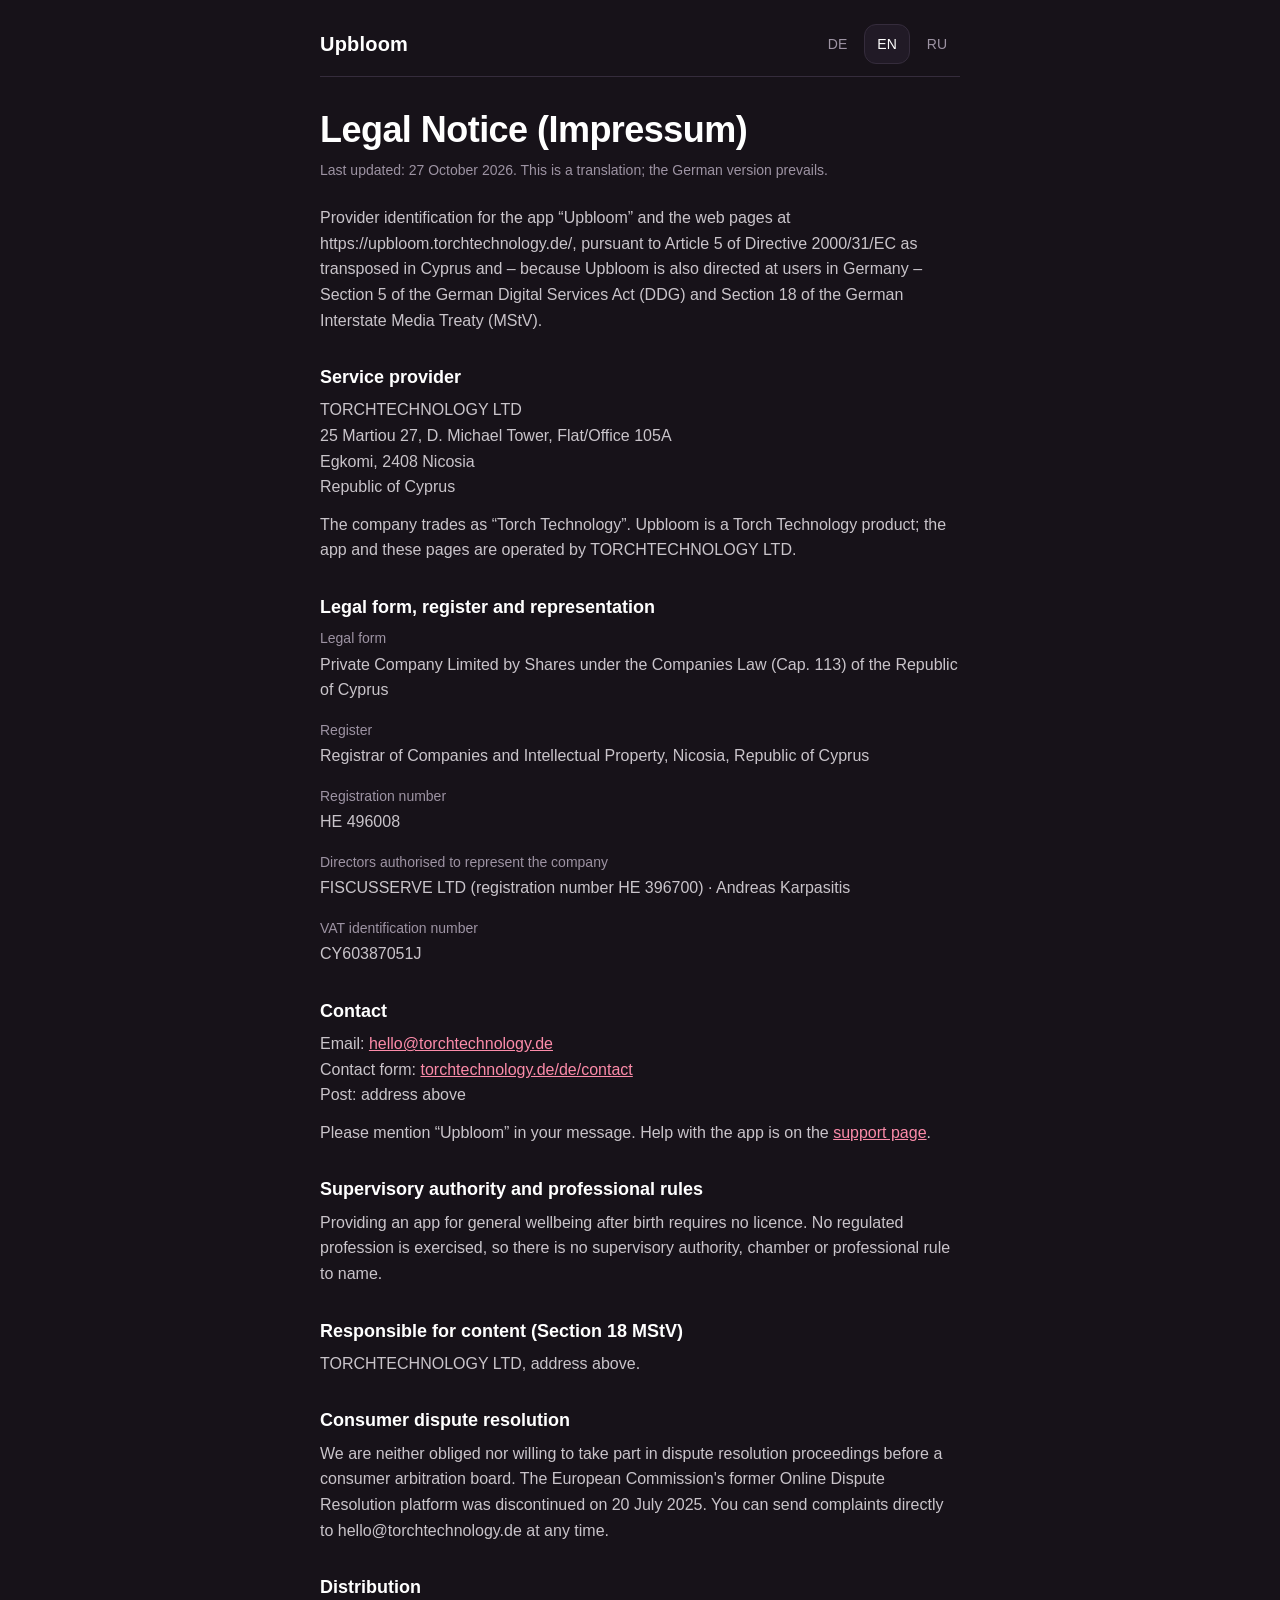
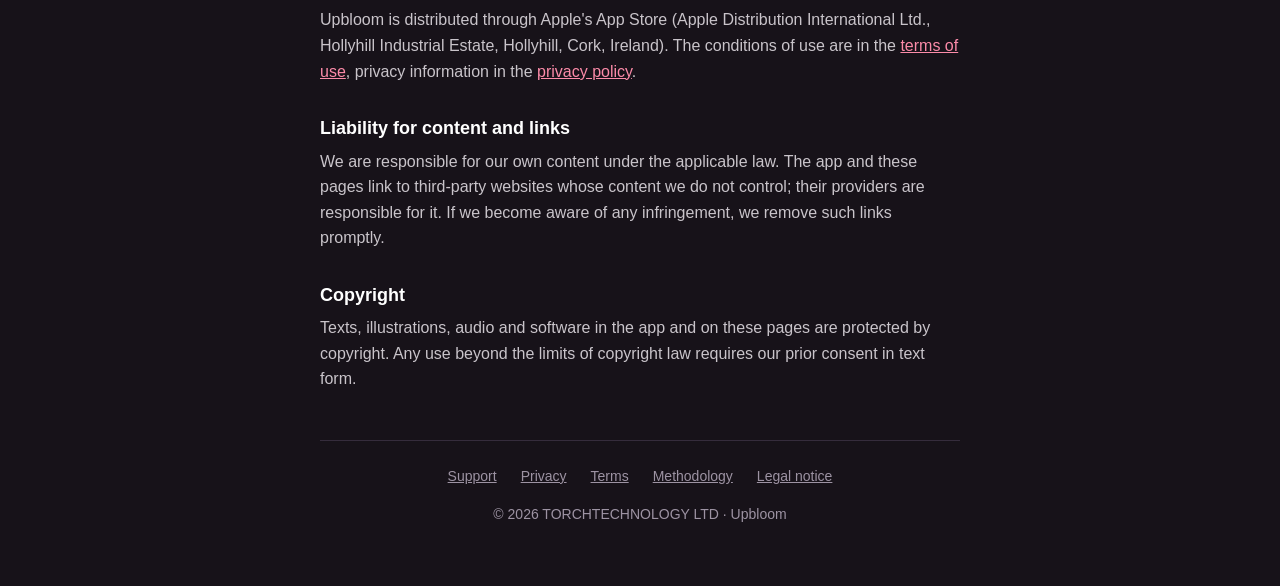
==== impressum/index.html @ 2689c598 "Upbloom legal pages: privacy, terms, impressum, support, methodology (DE/EN/RU)" ====
<!doctype html>
<html lang="de">
<head>
<meta charset="utf-8">
<meta name="viewport" content="width=device-width, initial-scale=1, viewport-fit=cover">
<title>Upbloom · Impressum / Legal notice / Выходные данные</title>
<link rel="stylesheet" href="/style.css">
</head>
<body data-lang="de">
<div class="wrap">
<header class="top">
<a class="brand" href="/">Upbloom</a>
<div class="langtoggle" role="group" aria-label="Sprache / Language / Язык"><button type="button" data-l="de">DE</button><button type="button" data-l="en">EN</button><button type="button" data-l="ru">RU</button></div>
</header>
<main>
<article lang="de">
<h1>Impressum</h1>
<p class="updated">Stand: 27. Oktober 2026</p>
<p>Anbieterkennzeichnung für die App „Upbloom“ und die Webseiten unter https://upbloom.torchtechnology.de/, gemäß Art. 5 der Richtlinie 2000/31/EG in ihrer zyprischen Umsetzung sowie – weil sich Upbloom auch an Nutzerinnen in Deutschland richtet – nach § 5 Digitale-Dienste-Gesetz (DDG) und § 18 Medienstaatsvertrag (MStV).</p>

<h2>Diensteanbieter</h2>
<p>TORCHTECHNOLOGY LTD<br>25 Martiou 27, D. Michael Tower, Flat/Office 105A<br>Egkomi, 2408 Nicosia<br>Republik Zypern</p>
<p>Die Gesellschaft tritt unter der Marke „Torch Technology“ auf. Upbloom ist ein Produkt von Torch Technology; die App und diese Seiten werden von der TORCHTECHNOLOGY LTD betrieben.</p>

<h2>Rechtsform, Register und Vertretung</h2>
<dl>
<dt>Rechtsform</dt><dd>Private Company Limited by Shares nach dem Companies Law (Cap. 113) der Republik Zypern</dd>
<dt>Register</dt><dd>Registrar of Companies and Intellectual Property, Nicosia, Republik Zypern</dd>
<dt>Registernummer</dt><dd>HE 496008</dd>
<dt>Vertretungsberechtigte Geschäftsführung (Directors)</dt><dd>FISCUSSERVE LTD (Registernummer HE 396700) · Andreas Karpasitis</dd>
<dt>Umsatzsteuer-Identifikationsnummer</dt><dd>CY60387051J</dd>
</dl>

<h2>Kontakt</h2>
<p>E-Mail: <a href="mailto:hello@torchtechnology.de?subject=Upbloom">hello@torchtechnology.de</a><br>Kontaktformular: <a href="https://torchtechnology.de/de/contact">torchtechnology.de/de/contact</a><br>Post: Anschrift wie oben</p>
<p>Bitte nenne „Upbloom“ in deiner Nachricht. Hilfe zur App findest du auf der <a href="/support/">Support-Seite</a>.</p>

<h2>Aufsichtsbehörde und Berufsrecht</h2>
<p>Die Bereitstellung einer App für allgemeines Wohlbefinden nach der Geburt ist nicht zulassungspflichtig. Es wird kein reglementierter Beruf ausgeübt; Angaben zu Aufsichtsbehörde, Kammer oder berufsrechtlichen Regelungen entfallen daher.</p>

<h2>Verantwortlich für den Inhalt (§ 18 MStV)</h2>
<p>TORCHTECHNOLOGY LTD, Anschrift wie oben.</p>

<h2>Verbraucherstreitbeilegung</h2>
<p>Wir sind zur Teilnahme an einem Streitbeilegungsverfahren vor einer Verbraucherschlichtungsstelle weder verpflichtet noch bereit. Die frühere Plattform der Europäischen Kommission zur Online-Streitbeilegung wurde zum 20. Juli 2025 eingestellt. Beschwerden kannst du jederzeit direkt an hello@torchtechnology.de richten.</p>

<h2>Vertrieb</h2>
<p>Upbloom wird über den App Store von Apple vertrieben (Apple Distribution International Ltd., Hollyhill Industrial Estate, Hollyhill, Cork, Irland). Die Bedingungen für die Nutzung stehen in den <a href="/terms/">Nutzungsbedingungen</a>, Angaben zum Datenschutz in der <a href="/privacy/">Datenschutzerklärung</a>.</p>

<h2>Haftung für Inhalte und Links</h2>
<p>Für eigene Inhalte sind wir nach den gesetzlichen Bestimmungen verantwortlich. Die App und diese Seiten enthalten Links zu Webseiten Dritter, auf deren Inhalte wir keinen Einfluss haben; dafür ist der jeweilige Anbieter verantwortlich. Werden uns Rechtsverletzungen bekannt, entfernen wir solche Links umgehend.</p>

<h2>Urheberrecht</h2>
<p>Texte, Illustrationen, Audios und Software in der App und auf diesen Seiten sind urheberrechtlich geschützt. Jede Verwertung außerhalb der Grenzen des Urheberrechts bedarf unserer vorherigen Zustimmung in Textform.</p>
</article>

<article lang="en">
<h1>Legal Notice (Impressum)</h1>
<p class="updated">Last updated: 27 October 2026. This is a translation; the German version prevails.</p>
<p>Provider identification for the app “Upbloom” and the web pages at https://upbloom.torchtechnology.de/, pursuant to Article 5 of Directive 2000/31/EC as transposed in Cyprus and – because Upbloom is also directed at users in Germany – Section 5 of the German Digital Services Act (DDG) and Section 18 of the German Interstate Media Treaty (MStV).</p>

<h2>Service provider</h2>
<p>TORCHTECHNOLOGY LTD<br>25 Martiou 27, D. Michael Tower, Flat/Office 105A<br>Egkomi, 2408 Nicosia<br>Republic of Cyprus</p>
<p>The company trades as “Torch Technology”. Upbloom is a Torch Technology product; the app and these pages are operated by TORCHTECHNOLOGY LTD.</p>

<h2>Legal form, register and representation</h2>
<dl>
<dt>Legal form</dt><dd>Private Company Limited by Shares under the Companies Law (Cap. 113) of the Republic of Cyprus</dd>
<dt>Register</dt><dd>Registrar of Companies and Intellectual Property, Nicosia, Republic of Cyprus</dd>
<dt>Registration number</dt><dd>HE 496008</dd>
<dt>Directors authorised to represent the company</dt><dd>FISCUSSERVE LTD (registration number HE 396700) · Andreas Karpasitis</dd>
<dt>VAT identification number</dt><dd>CY60387051J</dd>
</dl>

<h2>Contact</h2>
<p>Email: <a href="mailto:hello@torchtechnology.de?subject=Upbloom">hello@torchtechnology.de</a><br>Contact form: <a href="https://torchtechnology.de/de/contact">torchtechnology.de/de/contact</a><br>Post: address above</p>
<p>Please mention “Upbloom” in your message. Help with the app is on the <a href="/support/">support page</a>.</p>

<h2>Supervisory authority and professional rules</h2>
<p>Providing an app for general wellbeing after birth requires no licence. No regulated profession is exercised, so there is no supervisory authority, chamber or professional rule to name.</p>

<h2>Responsible for content (Section 18 MStV)</h2>
<p>TORCHTECHNOLOGY LTD, address above.</p>

<h2>Consumer dispute resolution</h2>
<p>We are neither obliged nor willing to take part in dispute resolution proceedings before a consumer arbitration board. The European Commission's former Online Dispute Resolution platform was discontinued on 20 July 2025. You can send complaints directly to hello@torchtechnology.de at any time.</p>

<h2>Distribution</h2>
<p>Upbloom is distributed through Apple's App Store (Apple Distribution International Ltd., Hollyhill Industrial Estate, Hollyhill, Cork, Ireland). The conditions of use are in the <a href="/terms/">terms of use</a>, privacy information in the <a href="/privacy/">privacy policy</a>.</p>

<h2>Liability for content and links</h2>
<p>We are responsible for our own content under the applicable law. The app and these pages link to third-party websites whose content we do not control; their providers are responsible for it. If we become aware of any infringement, we remove such links promptly.</p>

<h2>Copyright</h2>
<p>Texts, illustrations, audio and software in the app and on these pages are protected by copyright. Any use beyond the limits of copyright law requires our prior consent in text form.</p>
</article>

<article lang="ru">
<h1>Выходные данные (Impressum)</h1>
<p class="updated">Редакция от 27 октября 2026 года. Это перевод; имеет силу немецкая версия.</p>
<p>Сведения о поставщике приложения «Upbloom» и веб-страниц по адресу https://upbloom.torchtechnology.de/ в соответствии со ст. 5 Директивы 2000/31/ЕС в кипрской имплементации, а также – поскольку Upbloom обращается и к пользовательницам в Германии – § 5 Закона о цифровых услугах (DDG) и § 18 Межгосударственного договора о СМИ (MStV) Германии.</p>

<h2>Поставщик услуг</h2>
<p>TORCHTECHNOLOGY LTD<br>25 Martiou 27, D. Michael Tower, Flat/Office 105A<br>Egkomi, 2408 Nicosia<br>Республика Кипр</p>
<p>Компания работает под брендом «Torch Technology». Upbloom – продукт Torch Technology; приложение и эти страницы ведёт TORCHTECHNOLOGY LTD.</p>

<h2>Правовая форма, регистрация и представительство</h2>
<dl>
<dt>Правовая форма</dt><dd>Private Company Limited by Shares по Закону о компаниях (Cap. 113) Республики Кипр</dd>
<dt>Регистр</dt><dd>Registrar of Companies and Intellectual Property, Никосия, Республика Кипр</dd>
<dt>Регистрационный номер</dt><dd>HE 496008</dd>
<dt>Директора с правом представительства</dt><dd>FISCUSSERVE LTD (регистрационный номер HE 396700) · Andreas Karpasitis</dd>
<dt>Идентификационный номер плательщика НДС</dt><dd>CY60387051J</dd>
</dl>

<h2>Контакт</h2>
<p>Эл. почта: <a href="mailto:hello@torchtechnology.de?subject=Upbloom">hello@torchtechnology.de</a><br>Форма обратной связи: <a href="https://torchtechnology.de/de/contact">torchtechnology.de/de/contact</a><br>Почтовый адрес: см. выше</p>
<p>Пожалуйста, укажи «Upbloom» в сообщении. Помощь по приложению – на <a href="/support/">странице поддержки</a>.</p>

<h2>Надзорный орган и профессиональные правила</h2>
<p>Предоставление приложения для общего благополучия после родов не требует лицензии. Регулируемая профессия не осуществляется, поэтому сведения о надзорном органе, палате или профессиональных правилах не приводятся.</p>

<h2>Ответственный за содержание (§ 18 MStV)</h2>
<p>TORCHTECHNOLOGY LTD, адрес см. выше.</p>

<h2>Урегулирование споров с потребителями</h2>
<p>Мы не обязаны и не готовы участвовать в процедурах урегулирования споров в потребительских арбитражных органах. Прежняя платформа Европейской комиссии для онлайн-урегулирования споров закрыта с 20 июля 2025 года. Жалобы можно в любой момент направить напрямую на hello@torchtechnology.de.</p>

<h2>Распространение</h2>
<p>Upbloom распространяется через App Store компании Apple (Apple Distribution International Ltd., Hollyhill Industrial Estate, Hollyhill, Cork, Ирландия). Условия использования – в <a href="/terms/">условиях использования</a>, сведения о данных – в <a href="/privacy/">политике конфиденциальности</a>.</p>

<h2>Ответственность за содержание и ссылки</h2>
<p>За собственное содержание мы отвечаем по закону. Приложение и эти страницы содержат ссылки на сайты третьих лиц, на содержание которых мы не влияем; за него отвечает соответствующий поставщик. Узнав о нарушениях закона, мы сразу удаляем такие ссылки.</p>

<h2>Авторское право</h2>
<p>Тексты, иллюстрации, аудио и программа в приложении и на этих страницах защищены авторским правом. Любое использование за пределами авторского права требует нашего предварительного согласия в текстовой форме.</p>
</article>
</main>
<footer>
<nav>
<a href="/support/"><span lang="de">Support</span><span lang="en">Support</span><span lang="ru">Поддержка</span></a>
<a href="/privacy/"><span lang="de">Datenschutz</span><span lang="en">Privacy</span><span lang="ru">Конфиденциальность</span></a>
<a href="/terms/"><span lang="de">Nutzungsbedingungen</span><span lang="en">Terms</span><span lang="ru">Условия</span></a>
<a href="/methodology/"><span lang="de">Methodik</span><span lang="en">Methodology</span><span lang="ru">Методология</span></a>
<a href="/impressum/"><span lang="de">Impressum</span><span lang="en">Legal notice</span><span lang="ru">Выходные данные</span></a>
</nav>
<p>© 2026 TORCHTECHNOLOGY LTD · Upbloom</p>
</footer>
</div>
<script src="/lang.js"></script>
</body>
</html>
---- style.css ----
/* Upbloom legal pages. Colours are the app's own (Theme.swift): dark, warm, one accent. */
:root{--bg:#171219;--card:#211A26;--ink:#FFFFFF;--text:#C9C4CA;--muted:#9D93A3;--accent:#FC8BA9;--hair:#352C3C}
*{box-sizing:border-box}
html{background:var(--bg);-webkit-text-size-adjust:100%;text-size-adjust:100%;color-scheme:dark}
body{margin:0;background:var(--bg);color:var(--text);font:16px/1.6 -apple-system,BlinkMacSystemFont,"Segoe UI",Helvetica,Arial,sans-serif;-webkit-font-smoothing:antialiased;overflow-wrap:break-word}
body[data-lang="de"] [lang]:not([lang="de"]),
body[data-lang="en"] [lang]:not([lang="en"]),
body[data-lang="ru"] [lang]:not([lang="ru"]){display:none}
.wrap{max-width:680px;margin:0 auto;padding:max(12px,env(safe-area-inset-top)) max(20px,env(safe-area-inset-right)) calc(48px + env(safe-area-inset-bottom)) max(20px,env(safe-area-inset-left))}
a{color:var(--accent)}
p{margin:0 0 12px}
strong{color:var(--ink)}
.top{display:flex;align-items:center;justify-content:space-between;gap:16px;padding:12px 0;border-bottom:1px solid var(--hair);margin:0 0 32px}
.brand{color:var(--ink);text-decoration:none;font-size:20px;font-weight:600;letter-spacing:.01em}
.langtoggle{display:flex;gap:4px}
.langtoggle button{font:inherit;font-size:14px;color:var(--muted);background:none;border:1px solid transparent;border-radius:12px;padding:8px 12px;cursor:pointer}
.langtoggle button[aria-pressed="true"]{color:var(--ink);border-color:var(--hair);background:var(--card)}
h1{color:var(--ink);font-size:clamp(28px,7.5vw,36px);line-height:1.15;letter-spacing:-.015em;margin:0 0 8px}
h2{color:var(--ink);font-size:18px;line-height:1.35;margin:32px 0 8px}
.updated{color:var(--muted);font-size:14px;margin:0 0 24px}
ul{margin:0 0 12px;padding-left:1.2em}
li{margin:0 0 8px}
.card{background:var(--card);border:1px solid var(--hair);border-radius:20px;padding:24px;margin:0 0 24px}
.card>:last-child{margin-bottom:0}
.docs{list-style:none;padding:0;border-top:1px solid var(--hair)}
.docs li{margin:0;border-bottom:1px solid var(--hair)}
.docs a{display:block;padding:16px 0;color:var(--ink);text-decoration:none}
.docs span.sub{display:block;color:var(--muted);font-size:14px}
dl{margin:0}
dt{font-size:14px;color:var(--muted);margin:16px 0 2px}
dt:first-child{margin-top:0}
dd{margin:0}
footer{margin-top:48px;padding-top:16px;border-top:1px solid var(--hair);color:var(--muted);font-size:14px;text-align:center}
footer nav{display:flex;flex-wrap:wrap;justify-content:center;gap:4px 24px;margin:0 0 8px}
footer a{color:var(--muted);padding:8px 0}
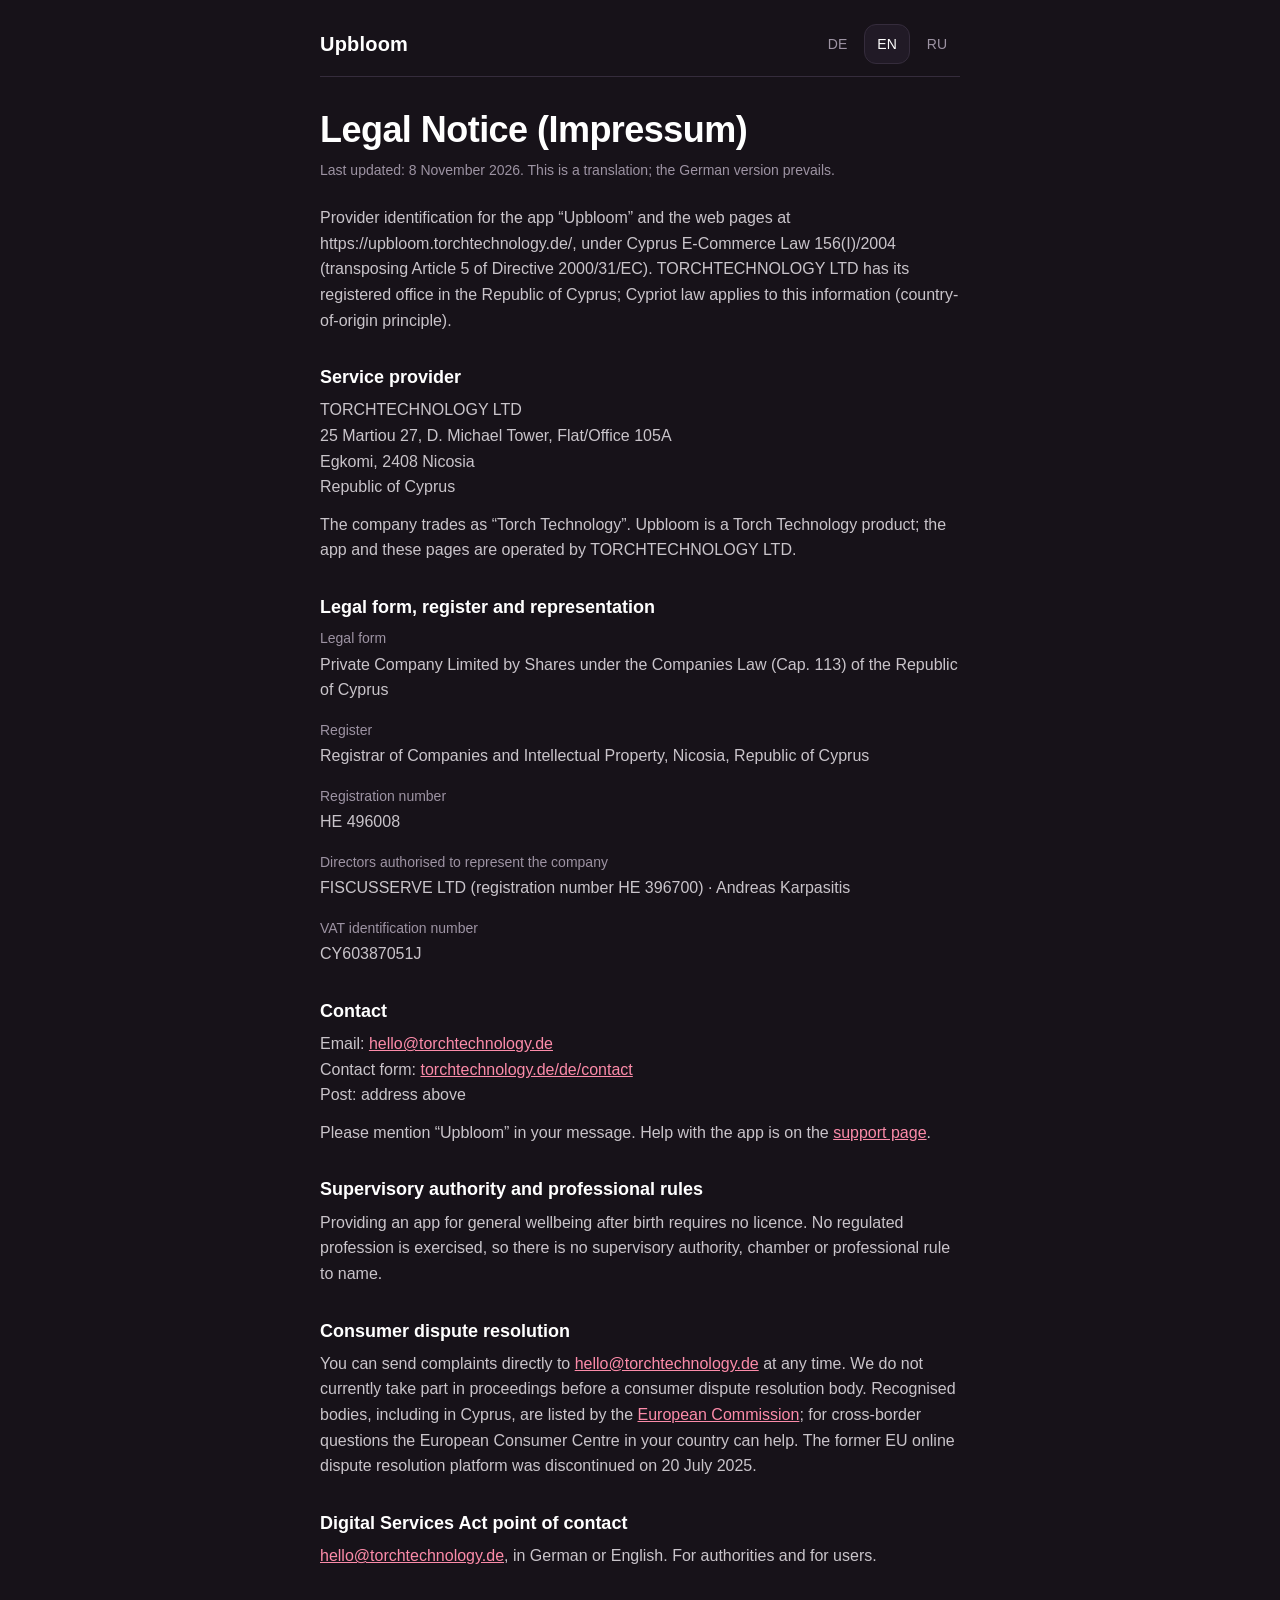
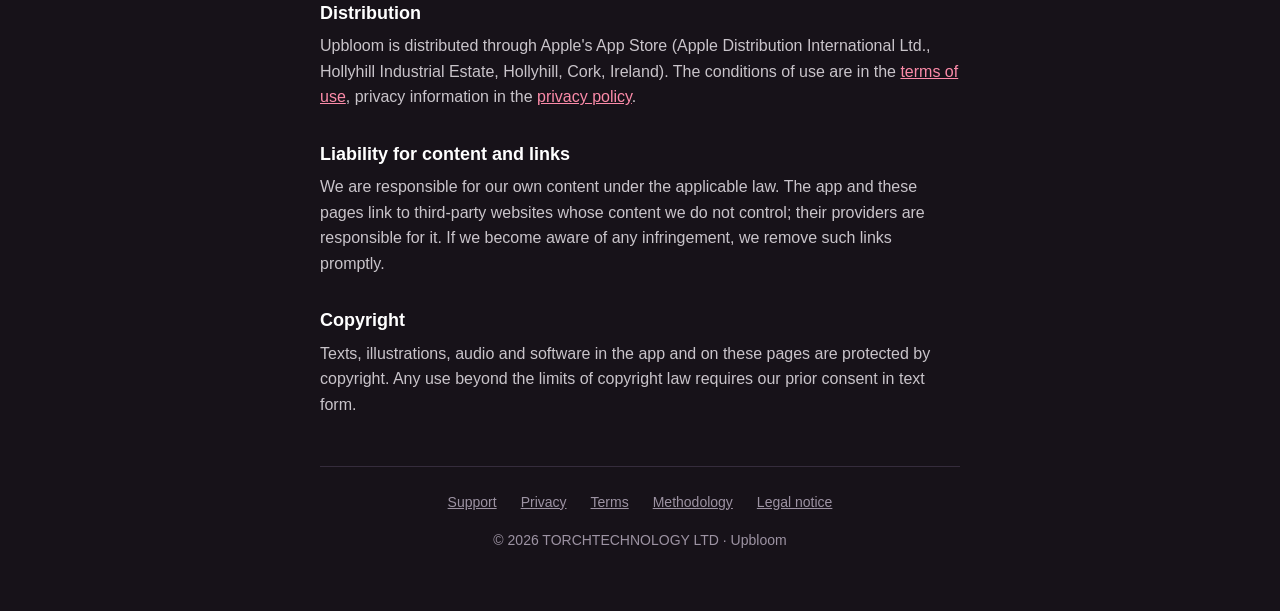
==== commit 9fd0db06: "Impressum auf Zypern-Fassung (ohne § 5 DDG / § 18 MStV) Wie Torch und SlopeTrack: Angaben nach dem z" ====
--- a/impressum/index.html
+++ b/impressum/index.html
@@ -15,8 +15,8 @@
 <main>
 <article lang="de">
 <h1>Impressum</h1>
-<p class="updated">Stand: 27. Oktober 2026</p>
-<p>Anbieterkennzeichnung für die App „Upbloom“ und die Webseiten unter https://upbloom.torchtechnology.de/, gemäß Art. 5 der Richtlinie 2000/31/EG in ihrer zyprischen Umsetzung sowie – weil sich Upbloom auch an Nutzerinnen in Deutschland richtet – nach § 5 Digitale-Dienste-Gesetz (DDG) und § 18 Medienstaatsvertrag (MStV).</p>
+<p class="updated">Stand: 8. November 2026</p>
+<p>Anbieterkennzeichnung für die App „Upbloom“ und die Webseiten unter https://upbloom.torchtechnology.de/, nach dem zyprischen E-Commerce-Gesetz 156(I)/2004 (Umsetzung von Art. 5 der Richtlinie 2000/31/EG). Die TORCHTECHNOLOGY LTD hat ihren Sitz in der Republik Zypern; für diese Angaben gilt zyprisches Recht (Herkunftslandprinzip).</p>
 
 <h2>Diensteanbieter</h2>
 <p>TORCHTECHNOLOGY LTD<br>25 Martiou 27, D. Michael Tower, Flat/Office 105A<br>Egkomi, 2408 Nicosia<br>Republik Zypern</p>
@@ -38,11 +38,12 @@
 <h2>Aufsichtsbehörde und Berufsrecht</h2>
 <p>Die Bereitstellung einer App für allgemeines Wohlbefinden nach der Geburt ist nicht zulassungspflichtig. Es wird kein reglementierter Beruf ausgeübt; Angaben zu Aufsichtsbehörde, Kammer oder berufsrechtlichen Regelungen entfallen daher.</p>
 
-<h2>Verantwortlich für den Inhalt (§ 18 MStV)</h2>
-<p>TORCHTECHNOLOGY LTD, Anschrift wie oben.</p>
 
 <h2>Verbraucherstreitbeilegung</h2>
-<p>Wir sind zur Teilnahme an einem Streitbeilegungsverfahren vor einer Verbraucherschlichtungsstelle weder verpflichtet noch bereit. Die frühere Plattform der Europäischen Kommission zur Online-Streitbeilegung wurde zum 20. Juli 2025 eingestellt. Beschwerden kannst du jederzeit direkt an hello@torchtechnology.de richten.</p>
+<p>Beschwerden kannst du jederzeit direkt an <a href="mailto:hello@torchtechnology.de">hello@torchtechnology.de</a> richten. An Verfahren vor einer Verbraucherschlichtungsstelle nehmen wir derzeit nicht teil. Anerkannte Stellen, auch in Zypern, findest du in der <a href="https://consumer-redress.ec.europa.eu/dispute-resolution-bodies_en">Liste der EU-Kommission</a>; bei grenzüberschreitenden Fragen hilft das Europäische Verbraucherzentrum in deinem Land. Die frühere EU-Plattform zur Online-Streitbeilegung wurde zum 20. Juli 2025 eingestellt.</p>
+
+<h2>Kontaktstelle nach dem Digital Services Act</h2>
+<p><a href="mailto:hello@torchtechnology.de">hello@torchtechnology.de</a>, auf Deutsch oder Englisch. Für Behörden und für Nutzerinnen und Nutzer.</p>
 
 <h2>Vertrieb</h2>
 <p>Upbloom wird über den App Store von Apple vertrieben (Apple Distribution International Ltd., Hollyhill Industrial Estate, Hollyhill, Cork, Irland). Die Bedingungen für die Nutzung stehen in den <a href="/terms/">Nutzungsbedingungen</a>, Angaben zum Datenschutz in der <a href="/privacy/">Datenschutzerklärung</a>.</p>
@@ -56,8 +57,8 @@
 
 <article lang="en">
 <h1>Legal Notice (Impressum)</h1>
-<p class="updated">Last updated: 27 October 2026. This is a translation; the German version prevails.</p>
-<p>Provider identification for the app “Upbloom” and the web pages at https://upbloom.torchtechnology.de/, pursuant to Article 5 of Directive 2000/31/EC as transposed in Cyprus and – because Upbloom is also directed at users in Germany – Section 5 of the German Digital Services Act (DDG) and Section 18 of the German Interstate Media Treaty (MStV).</p>
+<p class="updated">Last updated: 8 November 2026. This is a translation; the German version prevails.</p>
+<p>Provider identification for the app “Upbloom” and the web pages at https://upbloom.torchtechnology.de/, under Cyprus E-Commerce Law 156(I)/2004 (transposing Article 5 of Directive 2000/31/EC). TORCHTECHNOLOGY LTD has its registered office in the Republic of Cyprus; Cypriot law applies to this information (country-of-origin principle).</p>
 
 <h2>Service provider</h2>
 <p>TORCHTECHNOLOGY LTD<br>25 Martiou 27, D. Michael Tower, Flat/Office 105A<br>Egkomi, 2408 Nicosia<br>Republic of Cyprus</p>
@@ -79,11 +80,12 @@
 <h2>Supervisory authority and professional rules</h2>
 <p>Providing an app for general wellbeing after birth requires no licence. No regulated profession is exercised, so there is no supervisory authority, chamber or professional rule to name.</p>
 
-<h2>Responsible for content (Section 18 MStV)</h2>
-<p>TORCHTECHNOLOGY LTD, address above.</p>
 
 <h2>Consumer dispute resolution</h2>
-<p>We are neither obliged nor willing to take part in dispute resolution proceedings before a consumer arbitration board. The European Commission's former Online Dispute Resolution platform was discontinued on 20 July 2025. You can send complaints directly to hello@torchtechnology.de at any time.</p>
+<p>You can send complaints directly to <a href="mailto:hello@torchtechnology.de">hello@torchtechnology.de</a> at any time. We do not currently take part in proceedings before a consumer dispute resolution body. Recognised bodies, including in Cyprus, are listed by the <a href="https://consumer-redress.ec.europa.eu/dispute-resolution-bodies_en">European Commission</a>; for cross-border questions the European Consumer Centre in your country can help. The former EU online dispute resolution platform was discontinued on 20 July 2025.</p>
+
+<h2>Digital Services Act point of contact</h2>
+<p><a href="mailto:hello@torchtechnology.de">hello@torchtechnology.de</a>, in German or English. For authorities and for users.</p>
 
 <h2>Distribution</h2>
 <p>Upbloom is distributed through Apple's App Store (Apple Distribution International Ltd., Hollyhill Industrial Estate, Hollyhill, Cork, Ireland). The conditions of use are in the <a href="/terms/">terms of use</a>, privacy information in the <a href="/privacy/">privacy policy</a>.</p>
@@ -97,8 +99,8 @@
 
 <article lang="ru">
 <h1>Выходные данные (Impressum)</h1>
-<p class="updated">Редакция от 27 октября 2026 года. Это перевод; имеет силу немецкая версия.</p>
-<p>Сведения о поставщике приложения «Upbloom» и веб-страниц по адресу https://upbloom.torchtechnology.de/ в соответствии со ст. 5 Директивы 2000/31/ЕС в кипрской имплементации, а также – поскольку Upbloom обращается и к пользовательницам в Германии – § 5 Закона о цифровых услугах (DDG) и § 18 Межгосударственного договора о СМИ (MStV) Германии.</p>
+<p class="updated">Редакция от 8 ноября 2026 года. Это перевод; имеет силу немецкая версия.</p>
+<p>Сведения о поставщике приложения «Upbloom» и веб-страниц по адресу https://upbloom.torchtechnology.de/ в соответствии с Законом Кипра об электронной торговле 156(I)/2004 (имплементация ст. 5 Директивы 2000/31/ЕС). TORCHTECHNOLOGY LTD зарегистрирована в Республике Кипр; к этим сведениям применяется право Кипра (принцип страны происхождения).</p>
 
 <h2>Поставщик услуг</h2>
 <p>TORCHTECHNOLOGY LTD<br>25 Martiou 27, D. Michael Tower, Flat/Office 105A<br>Egkomi, 2408 Nicosia<br>Республика Кипр</p>
@@ -120,11 +122,12 @@
 <h2>Надзорный орган и профессиональные правила</h2>
 <p>Предоставление приложения для общего благополучия после родов не требует лицензии. Регулируемая профессия не осуществляется, поэтому сведения о надзорном органе, палате или профессиональных правилах не приводятся.</p>
 
-<h2>Ответственный за содержание (§ 18 MStV)</h2>
-<p>TORCHTECHNOLOGY LTD, адрес см. выше.</p>
 
 <h2>Урегулирование споров с потребителями</h2>
-<p>Мы не обязаны и не готовы участвовать в процедурах урегулирования споров в потребительских арбитражных органах. Прежняя платформа Европейской комиссии для онлайн-урегулирования споров закрыта с 20 июля 2025 года. Жалобы можно в любой момент направить напрямую на hello@torchtechnology.de.</p>
+<p>Жалобы можно в любой момент направить напрямую на <a href="mailto:hello@torchtechnology.de">hello@torchtechnology.de</a>. В процедурах в органах по урегулированию споров с потребителями мы в настоящее время не участвуем. Список признанных органов, в том числе на Кипре, ведёт <a href="https://consumer-redress.ec.europa.eu/dispute-resolution-bodies_en">Европейская комиссия</a>; по трансграничным вопросам поможет Европейский центр защиты прав потребителей в вашей стране. Прежняя платформа ЕС для онлайн-урегулирования споров закрыта с 20 июля 2025 года.</p>
+
+<h2>Контактное лицо по Закону о цифровых услугах ЕС (DSA)</h2>
+<p><a href="mailto:hello@torchtechnology.de">hello@torchtechnology.de</a>, на немецком или английском языке. Для органов власти и для пользователей.</p>
 
 <h2>Распространение</h2>
 <p>Upbloom распространяется через App Store компании Apple (Apple Distribution International Ltd., Hollyhill Industrial Estate, Hollyhill, Cork, Ирландия). Условия использования – в <a href="/terms/">условиях использования</a>, сведения о данных – в <a href="/privacy/">политике конфиденциальности</a>.</p>
